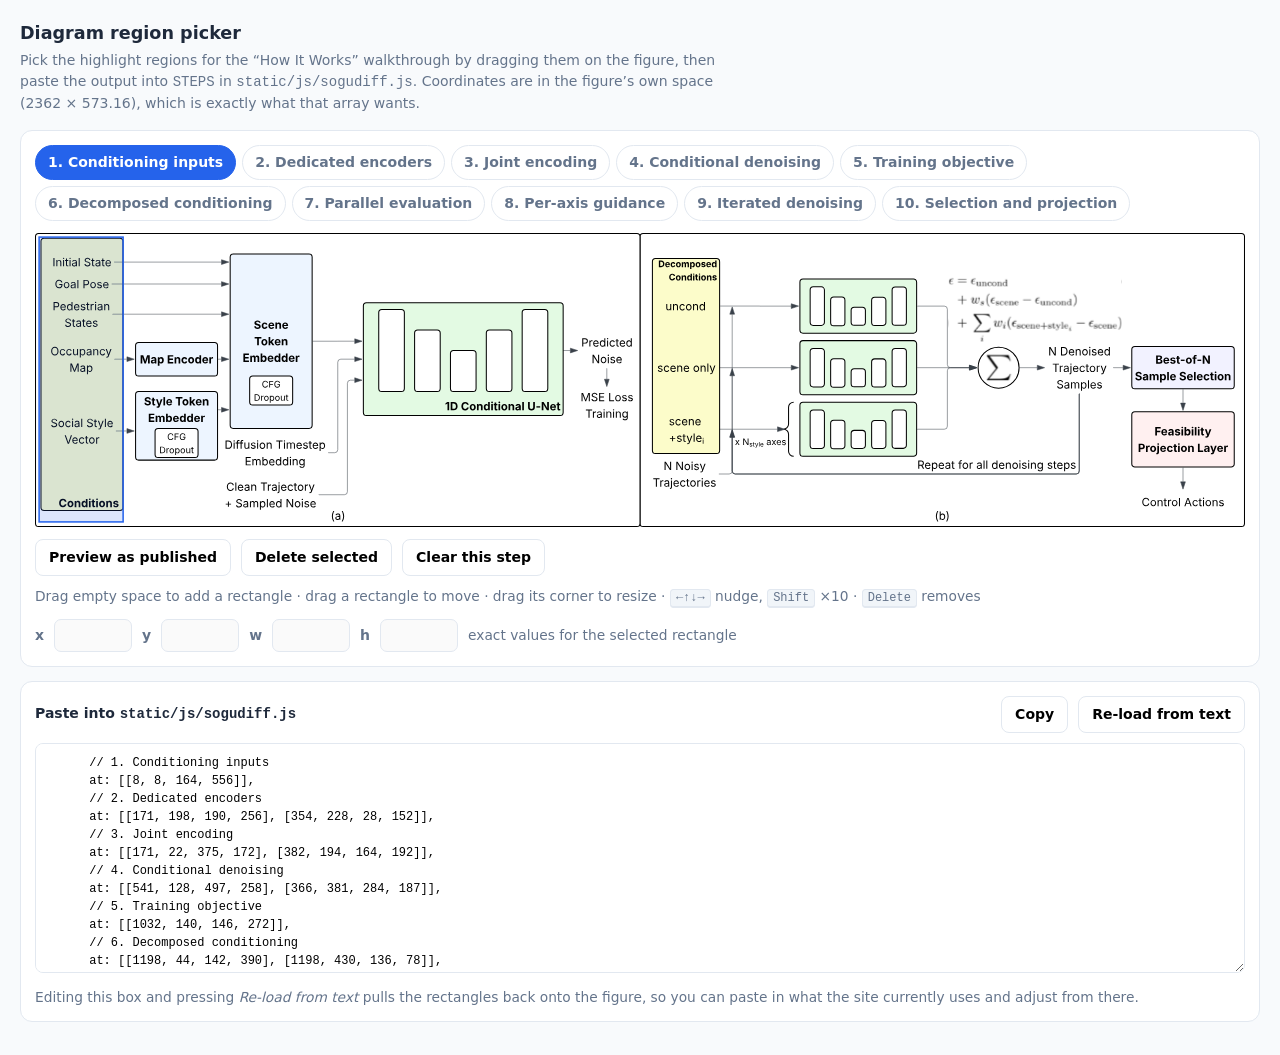
==== tools/region-picker.html @ 523361a7 "Add a region picker tool; size the arXiv mark to match its neighbours arXiv icon - The Academicons a" ====
<!DOCTYPE html>
<html lang="en">
<head>
<meta charset="utf-8">
<meta name="viewport" content="width=device-width, initial-scale=1">
<title>SoGuDiff — diagram region picker</title>
<style>
  :root { --ink:#1e293b; --mut:#64748b; --line:#e2e8f0; --acc:#2563eb; }
  * { box-sizing: border-box; }
  body { margin:0; padding:20px; font:14px/1.5 Inter, system-ui, sans-serif; color:var(--ink); background:#f8fafc; }
  h1 { font-size:1.1rem; margin:0 0 4px; }
  .sub { color:var(--mut); margin:0 0 16px; max-width:80ch; }
  .wrap { max-width:1500px; margin:0 auto; }
  .card { background:#fff; border:1px solid var(--line); border-radius:12px; padding:14px; margin-bottom:14px; }
  .steps { display:flex; flex-wrap:wrap; gap:6px; margin-bottom:12px; }
  .steps button { padding:6px 12px; border:1px solid var(--line); background:#fff; border-radius:999px;
                  font:inherit; font-weight:600; cursor:pointer; color:var(--mut); }
  .steps button.on { background:var(--acc); border-color:var(--acc); color:#fff; }
  .stage { position:relative; line-height:0; user-select:none; touch-action:none; }
  .stage img { width:100%; height:auto; display:block; }
  .stage svg { position:absolute; inset:0; width:100%; height:100%; }
  .hit { fill:rgba(37,99,235,.16); stroke:var(--acc); stroke-width:3; cursor:move; }
  .hit.sel { fill:rgba(37,99,235,.28); stroke:#dc2626; }
  .hnd { fill:#fff; stroke:#dc2626; stroke-width:2.5; cursor:nwse-resize; }
  .scrim { fill:#fff; }
  .bar { display:flex; flex-wrap:wrap; gap:10px; align-items:center; margin-top:12px; }
  .bar label { color:var(--mut); font-weight:600; }
  input[type=number] { width:78px; padding:5px 7px; border:1px solid var(--line); border-radius:7px; font:inherit; }
  button.act { padding:7px 13px; border:1px solid var(--line); background:#fff; border-radius:8px;
               font:inherit; font-weight:600; cursor:pointer; }
  button.act:hover { border-color:var(--acc); color:var(--acc); }
  textarea { width:100%; height:230px; font:12px/1.5 ui-monospace, Menlo, Consolas, monospace;
             border:1px solid var(--line); border-radius:8px; padding:10px; resize:vertical; }
  kbd { background:#f1f5f9; border:1px solid var(--line); border-bottom-width:2px; border-radius:4px;
        padding:1px 5px; font:12px ui-monospace, monospace; }
  .hint { color:var(--mut); font-size:.86rem; }
</style>
</head>
<body>
<div class="wrap">
  <h1>Diagram region picker</h1>
  <p class="sub">
    Pick the highlight regions for the “How It Works” walkthrough by dragging them on the figure,
    then paste the output into <code>STEPS</code> in <code>static/js/sogudiff.js</code>.
    Coordinates are in the figure’s own space (2362 &times; 573.16), which is exactly what that array wants.
  </p>

  <div class="card">
    <div class="steps" id="steps"></div>

    <div class="stage" id="stage">
      <img id="fig" src="../static/images/method_overview.svg" alt="">
      <svg id="ov" viewBox="0 0 2362 573.16" preserveAspectRatio="xMidYMid meet">
        <defs><mask id="mk"><rect x="0" y="0" width="2362" height="573.16" fill="#fff"/><g id="holes"></g></mask></defs>
        <rect id="scrim" class="scrim" x="0" y="0" width="2362" height="573.16" mask="url(#mk)" style="opacity:0"></rect>
        <g id="boxes"></g>
      </svg>
    </div>

    <div class="bar">
      <button class="act" id="preview">Preview as published</button>
      <button class="act" id="del">Delete selected</button>
      <button class="act" id="clear">Clear this step</button>
      <span class="hint">
        Drag empty space to add a rectangle · drag a rectangle to move · drag its corner to resize ·
        <kbd>←↑↓→</kbd> nudge, <kbd>Shift</kbd> ×10 · <kbd>Delete</kbd> removes
      </span>
    </div>

    <div class="bar">
      <label>x</label><input type="number" id="nx">
      <label>y</label><input type="number" id="ny">
      <label>w</label><input type="number" id="nw">
      <label>h</label><input type="number" id="nh">
      <span class="hint">exact values for the selected rectangle</span>
    </div>
  </div>

  <div class="card">
    <div class="bar" style="margin:0 0 10px">
      <strong style="flex:1">Paste into <code>static/js/sogudiff.js</code></strong>
      <button class="act" id="copy">Copy</button>
      <button class="act" id="load">Re-load from text</button>
    </div>
    <textarea id="out" spellcheck="false"></textarea>
    <p class="hint" style="margin:8px 0 0">
      Editing this box and pressing <em>Re-load from text</em> pulls the rectangles back onto the figure,
      so you can paste in what the site currently uses and adjust from there.
    </p>
  </div>
</div>

<script>
(function () {
  'use strict';
  var W = 2362, H = 573.16;

  // Titles are only labels for the picker; the real copy lives in sogudiff.js.
  var TITLES = ['Conditioning inputs','Dedicated encoders','Joint encoding','Conditional denoising',
                'Training objective','Decomposed conditioning','Parallel evaluation',
                'Per-axis guidance','Iterated denoising','Selection and projection'];

  // Starting point: whatever the site ships with today.
  var REG = [
    [[8,8,164,556]],
    [[171,198,190,256],[354,228,28,152]],
    [[171,22,375,172],[382,194,164,192]],
    [[541,128,497,258],[366,381,284,187]],
    [[1032,140,146,272]],
    [[1198,44,142,390],[1198,430,136,78]],
    [[1338,80,382,360]],
    [[1722,78,194,322],[1822,76,308,138]],
    [[1330,437,724,41],[2026,308,26,174]],
    [[1908,210,450,102],[2130,308,232,260]]
  ];

  var cur = 0, sel = -1, preview = false;
  var stage = document.getElementById('stage');
  var boxes = document.getElementById('boxes');
  var holes = document.getElementById('holes');
  var scrim = document.getElementById('scrim');
  var out   = document.getElementById('out');
  var NS = 'http://www.w3.org/2000/svg';

  function stepsBar() {
    var bar = document.getElementById('steps');
    bar.innerHTML = '';
    REG.forEach(function (_, i) {
      var b = document.createElement('button');
      b.textContent = (i + 1) + '. ' + TITLES[i];
      if (i === cur) b.className = 'on';
      b.onclick = function () { cur = i; sel = -1; draw(); };
      bar.appendChild(b);
    });
  }

  // Figure units per CSS pixel, from the rendered image box.
  function scale() { return stage.getBoundingClientRect().width / W; }
  function toFig(ev) {
    var r = stage.getBoundingClientRect(), s = scale();
    return { x: (ev.clientX - r.left) / s, y: (ev.clientY - r.top) / s };
  }
  var round = function (v) { return Math.round(v); };

  function draw() {
    stepsBar();
    boxes.innerHTML = '';
    holes.innerHTML = '';
    scrim.style.opacity = preview ? 0.86 : 0;

    REG[cur].forEach(function (r, i) {
      var h = document.createElementNS(NS, 'rect');
      h.setAttribute('x', r[0]); h.setAttribute('y', r[1]);
      h.setAttribute('width', r[2]); h.setAttribute('height', r[3]);
      h.setAttribute('rx', 12); h.setAttribute('fill', '#000');
      holes.appendChild(h);

      if (preview) return;
      var b = document.createElementNS(NS, 'rect');
      b.setAttribute('x', r[0]); b.setAttribute('y', r[1]);
      b.setAttribute('width', r[2]); b.setAttribute('height', r[3]);
      b.setAttribute('class', 'hit' + (i === sel ? ' sel' : ''));
      b.dataset.i = i;
      boxes.appendChild(b);

      if (i === sel) {
        var k = document.createElementNS(NS, 'rect');
        k.setAttribute('x', r[0] + r[2] - 9); k.setAttribute('y', r[1] + r[3] - 9);
        k.setAttribute('width', 18); k.setAttribute('height', 18);
        k.setAttribute('class', 'hnd'); k.dataset.h = i;
        boxes.appendChild(k);
      }
    });
    fields();
    emit();
  }

  function fields() {
    var r = REG[cur][sel];
    ['nx','ny','nw','nh'].forEach(function (id, n) {
      var el = document.getElementById(id);
      el.value = r ? r[n] : '';
      el.disabled = !r;
    });
  }

  function emit() {
    out.value = REG.map(function (rects, i) {
      var body = rects.map(function (r) { return '[' + r.map(round).join(', ') + ']'; }).join(', ');
      return '      // ' + (i + 1) + '. ' + TITLES[i] + '\n      at: [' + body + '],';
    }).join('\n');
  }

  // ---- pointer interaction -------------------------------------------------
  var mode = null, start = null, orig = null;

  stage.addEventListener('pointerdown', function (ev) {
    if (preview) return;
    ev.preventDefault();
    stage.setPointerCapture(ev.pointerId);
    var p = toFig(ev), t = ev.target;

    if (t.dataset && t.dataset.h !== undefined) {
      sel = +t.dataset.h; mode = 'resize';
    } else if (t.dataset && t.dataset.i !== undefined) {
      sel = +t.dataset.i; mode = 'move';
    } else {
      REG[cur].push([round(p.x), round(p.y), 1, 1]);
      sel = REG[cur].length - 1; mode = 'new';
    }
    start = p; orig = REG[cur][sel].slice();
    draw();
  });

  stage.addEventListener('pointermove', function (ev) {
    if (!mode) return;
    var p = toFig(ev), r = REG[cur][sel];
    var dx = p.x - start.x, dy = p.y - start.y;

    if (mode === 'move') {
      r[0] = round(orig[0] + dx); r[1] = round(orig[1] + dy);
    } else if (mode === 'resize') {
      r[2] = Math.max(4, round(orig[2] + dx)); r[3] = Math.max(4, round(orig[3] + dy));
    } else if (mode === 'new') {
      r[0] = round(Math.min(start.x, p.x)); r[1] = round(Math.min(start.y, p.y));
      r[2] = Math.max(4, round(Math.abs(dx))); r[3] = Math.max(4, round(Math.abs(dy)));
    }
    draw();
  });

  ['pointerup','pointercancel'].forEach(function (e) {
    stage.addEventListener(e, function () { mode = null; });
  });

  // ---- keyboard ------------------------------------------------------------
  document.addEventListener('keydown', function (ev) {
    if (/INPUT|TEXTAREA/.test(document.activeElement.tagName)) return;
    var r = REG[cur][sel];
    if (!r) return;
    var d = ev.shiftKey ? 10 : 1, k = ev.key, moved = true;
    if (k === 'ArrowLeft') r[0] -= d;
    else if (k === 'ArrowRight') r[0] += d;
    else if (k === 'ArrowUp') r[1] -= d;
    else if (k === 'ArrowDown') r[1] += d;
    else if (k === 'Delete' || k === 'Backspace') { REG[cur].splice(sel, 1); sel = -1; }
    else moved = false;
    if (moved || k === 'Delete' || k === 'Backspace') { ev.preventDefault(); draw(); }
  });

  ['nx','ny','nw','nh'].forEach(function (id, n) {
    document.getElementById(id).addEventListener('input', function () {
      var r = REG[cur][sel];
      if (!r) return;
      var v = parseInt(this.value, 10);
      if (!isNaN(v)) { r[n] = v; draw(); }
    });
  });

  document.getElementById('preview').onclick = function () {
    preview = !preview;
    this.textContent = preview ? 'Back to editing' : 'Preview as published';
    draw();
  };
  document.getElementById('del').onclick = function () {
    if (sel >= 0) { REG[cur].splice(sel, 1); sel = -1; draw(); }
  };
  document.getElementById('clear').onclick = function () { REG[cur] = []; sel = -1; draw(); };
  document.getElementById('copy').onclick = function () {
    out.select();
    try { document.execCommand('copy'); this.textContent = 'Copied'; } catch (e) { this.textContent = 'Press Ctrl+C'; }
    var b = this;
    setTimeout(function () { b.textContent = 'Copy'; }, 1500);
  };
  document.getElementById('load').onclick = function () {
    // Pull every [x, y, w, h] group back out of the text, one line per step.
    var lines = out.value.split('\n').filter(function (l) { return l.indexOf('at:') !== -1; });
    var next = lines.map(function (l) {
      return (l.match(/\[\s*-?\d+\s*,\s*-?\d+\s*,\s*-?\d+\s*,\s*-?\d+\s*\]/g) || [])
        .map(function (m) { return JSON.parse(m.replace(/\s+/g, '')); });
    });
    if (next.length !== REG.length) { alert('Expected ' + REG.length + ' lines containing "at:", found ' + next.length); return; }
    REG = next; sel = -1; draw();
  };

  window.addEventListener('resize', draw);
  document.getElementById('fig').addEventListener('load', draw);
  draw();
})();
</script>
</body>
</html>
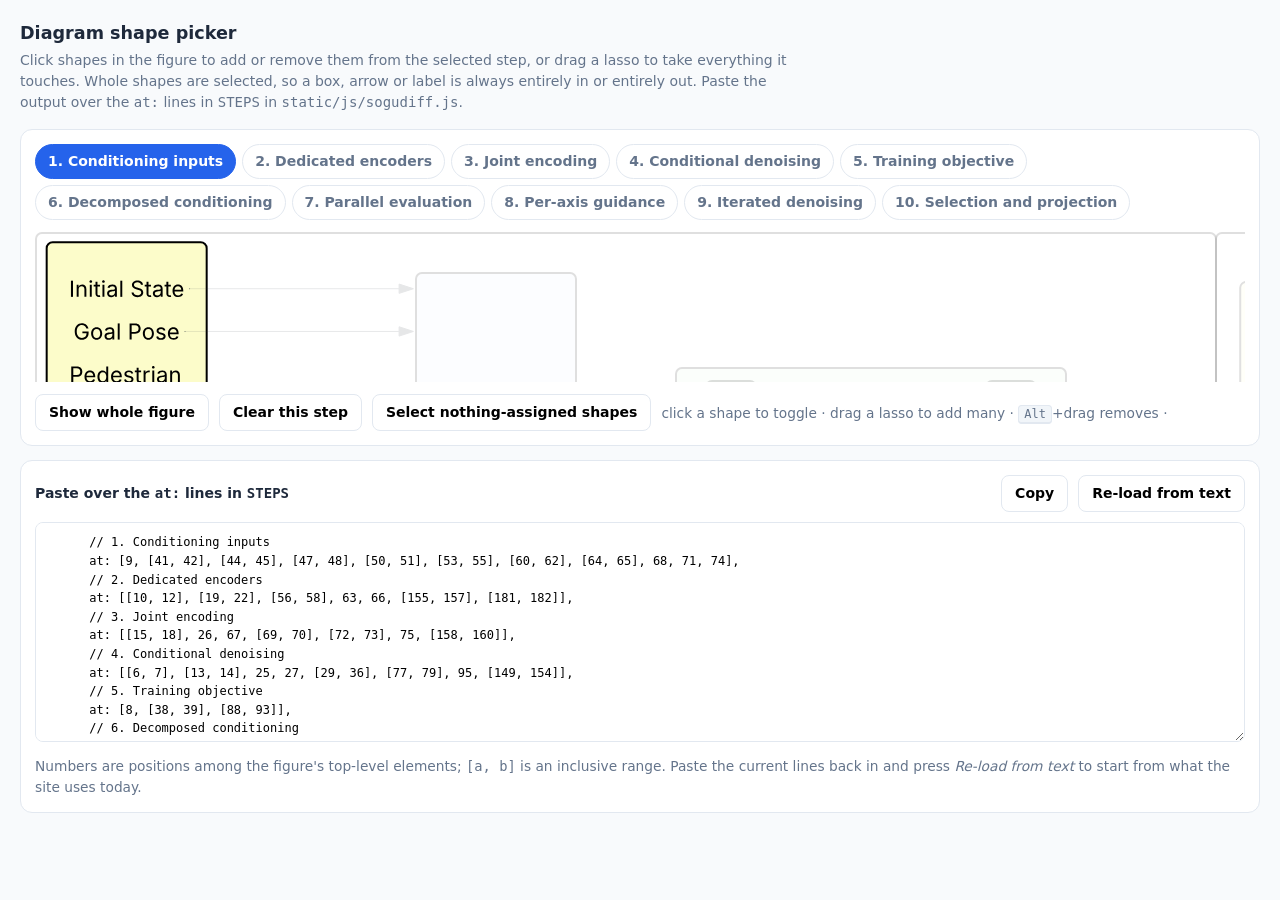
==== commit 93cdd573: "Highlight actual shapes in the diagram, not rectangles Rectangles were the wrong primitive. They hav" ====
--- a/tools/region-picker.html
+++ b/tools/region-picker.html
@@ -3,89 +3,81 @@
 <head>
 <meta charset="utf-8">
 <meta name="viewport" content="width=device-width, initial-scale=1">
-<title>SoGuDiff — diagram region picker</title>
+<title>SoGuDiff — diagram shape picker</title>
 <style>
   :root { --ink:#1e293b; --mut:#64748b; --line:#e2e8f0; --acc:#2563eb; }
-  * { box-sizing: border-box; }
+  * { box-sizing:border-box; }
   body { margin:0; padding:20px; font:14px/1.5 Inter, system-ui, sans-serif; color:var(--ink); background:#f8fafc; }
   h1 { font-size:1.1rem; margin:0 0 4px; }
-  .sub { color:var(--mut); margin:0 0 16px; max-width:80ch; }
+  .sub { color:var(--mut); margin:0 0 16px; max-width:88ch; }
   .wrap { max-width:1500px; margin:0 auto; }
   .card { background:#fff; border:1px solid var(--line); border-radius:12px; padding:14px; margin-bottom:14px; }
   .steps { display:flex; flex-wrap:wrap; gap:6px; margin-bottom:12px; }
   .steps button { padding:6px 12px; border:1px solid var(--line); background:#fff; border-radius:999px;
                   font:inherit; font-weight:600; cursor:pointer; color:var(--mut); }
   .steps button.on { background:var(--acc); border-color:var(--acc); color:#fff; }
-  .stage { position:relative; line-height:0; user-select:none; touch-action:none; }
-  .stage img { width:100%; height:auto; display:block; }
-  .stage svg { position:absolute; inset:0; width:100%; height:100%; }
-  .hit { fill:rgba(37,99,235,.16); stroke:var(--acc); stroke-width:3; cursor:move; }
-  .hit.sel { fill:rgba(37,99,235,.28); stroke:#dc2626; }
-  .hnd { fill:#fff; stroke:#dc2626; stroke-width:2.5; cursor:nwse-resize; }
-  .scrim { fill:#fff; }
+  .stage { position:relative; line-height:0; user-select:none; touch-action:none; cursor:crosshair; }
+  .stage svg { width:100%; height:auto; display:block; }
+  .stage .dg-el { transition:opacity .12s; }
+  .dim .dg-el { opacity:.12; }
+  .dim .dg-el.on { opacity:1; }
+  .dg-el.hov { outline:none; }
+  .lasso { position:absolute; border:2px dashed var(--acc); background:rgba(37,99,235,.10); pointer-events:none; }
   .bar { display:flex; flex-wrap:wrap; gap:10px; align-items:center; margin-top:12px; }
-  .bar label { color:var(--mut); font-weight:600; }
-  input[type=number] { width:78px; padding:5px 7px; border:1px solid var(--line); border-radius:7px; font:inherit; }
   button.act { padding:7px 13px; border:1px solid var(--line); background:#fff; border-radius:8px;
                font:inherit; font-weight:600; cursor:pointer; }
   button.act:hover { border-color:var(--acc); color:var(--acc); }
-  textarea { width:100%; height:230px; font:12px/1.5 ui-monospace, Menlo, Consolas, monospace;
+  textarea { width:100%; height:220px; font:12px/1.55 ui-monospace, Menlo, Consolas, monospace;
              border:1px solid var(--line); border-radius:8px; padding:10px; resize:vertical; }
   kbd { background:#f1f5f9; border:1px solid var(--line); border-bottom-width:2px; border-radius:4px;
         padding:1px 5px; font:12px ui-monospace, monospace; }
   .hint { color:var(--mut); font-size:.86rem; }
+  .warn { background:#fffbeb; border:1px dashed #f59e0b; color:#92400e; padding:10px 12px;
+          border-radius:8px; margin-bottom:14px; }
+  .count { font-weight:700; color:var(--acc); }
 </style>
 </head>
 <body>
 <div class="wrap">
-  <h1>Diagram region picker</h1>
+  <h1>Diagram shape picker</h1>
   <p class="sub">
-    Pick the highlight regions for the “How It Works” walkthrough by dragging them on the figure,
-    then paste the output into <code>STEPS</code> in <code>static/js/sogudiff.js</code>.
-    Coordinates are in the figure’s own space (2362 &times; 573.16), which is exactly what that array wants.
+    Click shapes in the figure to add or remove them from the selected step, or drag a lasso to
+    take everything it touches. Whole shapes are selected, so a box, arrow or label is always
+    entirely in or entirely out. Paste the output over the <code>at:</code> lines in
+    <code>STEPS</code> in <code>static/js/sogudiff.js</code>.
   </p>
+
+  <div class="warn" id="warn" hidden>
+    Could not load the figure. Open this page through the local server
+    (<code>python3 -m http.server 8000</code>, then
+    <code>localhost:8000/tools/region-picker.html</code>) rather than from the file system.
+  </div>
 
   <div class="card">
     <div class="steps" id="steps"></div>
-
-    <div class="stage" id="stage">
-      <img id="fig" src="../static/images/method_overview.svg" alt="">
-      <svg id="ov" viewBox="0 0 2362 573.16" preserveAspectRatio="xMidYMid meet">
-        <defs><mask id="mk"><rect x="0" y="0" width="2362" height="573.16" fill="#fff"/><g id="holes"></g></mask></defs>
-        <rect id="scrim" class="scrim" x="0" y="0" width="2362" height="573.16" mask="url(#mk)" style="opacity:0"></rect>
-        <g id="boxes"></g>
-      </svg>
-    </div>
-
+    <div class="stage dim" id="stage"></div>
     <div class="bar">
-      <button class="act" id="preview">Preview as published</button>
-      <button class="act" id="del">Delete selected</button>
+      <button class="act" id="dim">Show whole figure</button>
       <button class="act" id="clear">Clear this step</button>
+      <button class="act" id="unassigned">Select nothing-assigned shapes</button>
       <span class="hint">
-        Drag empty space to add a rectangle · drag a rectangle to move · drag its corner to resize ·
-        <kbd>←↑↓→</kbd> nudge, <kbd>Shift</kbd> ×10 · <kbd>Delete</kbd> removes
+        click a shape to toggle · drag a lasso to add many ·
+        <kbd>Alt</kbd>+drag removes · <span class="count" id="n"></span>
       </span>
     </div>
-
-    <div class="bar">
-      <label>x</label><input type="number" id="nx">
-      <label>y</label><input type="number" id="ny">
-      <label>w</label><input type="number" id="nw">
-      <label>h</label><input type="number" id="nh">
-      <span class="hint">exact values for the selected rectangle</span>
-    </div>
   </div>
 
   <div class="card">
     <div class="bar" style="margin:0 0 10px">
-      <strong style="flex:1">Paste into <code>static/js/sogudiff.js</code></strong>
+      <strong style="flex:1">Paste over the <code>at:</code> lines in <code>STEPS</code></strong>
       <button class="act" id="copy">Copy</button>
       <button class="act" id="load">Re-load from text</button>
     </div>
     <textarea id="out" spellcheck="false"></textarea>
     <p class="hint" style="margin:8px 0 0">
-      Editing this box and pressing <em>Re-load from text</em> pulls the rectangles back onto the figure,
-      so you can paste in what the site currently uses and adjust from there.
+      Numbers are positions among the figure's top-level elements; <code>[a, b]</code> is an
+      inclusive range. Paste the current lines back in and press <em>Re-load from text</em> to
+      start from what the site uses today.
     </p>
   </div>
 </div>
@@ -93,198 +85,177 @@
 <script>
 (function () {
   'use strict';
-  var W = 2362, H = 573.16;
-
-  // Titles are only labels for the picker; the real copy lives in sogudiff.js.
   var TITLES = ['Conditioning inputs','Dedicated encoders','Joint encoding','Conditional denoising',
                 'Training objective','Decomposed conditioning','Parallel evaluation',
                 'Per-axis guidance','Iterated denoising','Selection and projection'];
 
-  // Starting point: whatever the site ships with today.
-  var REG = [
-    [[8,8,164,556]],
-    [[171,198,190,256],[354,228,28,152]],
-    [[171,22,375,172],[382,194,164,192]],
-    [[541,128,497,258],[366,381,284,187]],
-    [[1032,140,146,272]],
-    [[1198,44,142,390],[1198,430,136,78]],
-    [[1338,80,382,360]],
-    [[1722,78,194,322],[1822,76,308,138]],
-    [[1330,437,724,41],[2026,308,26,174]],
-    [[1908,210,450,102],[2130,308,232,260]]
+  var SEED = [
+    [9, [41, 42], [44, 45], [47, 48], [50, 51], [53, 55], [60, 62], [64, 65], 68, 71, 74],
+    [[10, 12], [19, 22], [56, 58], 63, 66, [155, 157], [181, 182]],
+    [[15, 18], 26, 67, [69, 70], [72, 73], 75, [158, 160]],
+    [[6, 7], [13, 14], 25, 27, [29, 36], [77, 79], 95, [149, 154]],
+    [8, [38, 39], [88, 93]],
+    [86, 100, 167, 169, 171, 173, 175, 177, 180],
+    [4, [80, 81], [83, 85], [98, 99], 109, [120, 121], 126, [162, 164], 176, 178, [185, 188]],
+    [[101, 106], [110, 112], [165, 166], 189],
+    [[2, 3], [107, 108], [118, 119], 125, 127, 184],
+    [[114, 117], [122, 124], [128, 131], [133, 147]]
   ];
 
-  var cur = 0, sel = -1, preview = false;
-  var stage = document.getElementById('stage');
-  var boxes = document.getElementById('boxes');
-  var holes = document.getElementById('holes');
-  var scrim = document.getElementById('scrim');
-  var out   = document.getElementById('out');
-  var NS = 'http://www.w3.org/2000/svg';
+  function expand(list) {
+    var out = [];
+    list.forEach(function (v) {
+      if (typeof v === 'number') { out.push(v); return; }
+      for (var n = v[0]; n <= v[1]; n++) out.push(n);
+    });
+    return out;
+  }
+  function ranges(xs) {
+    xs = xs.slice().sort(function (a, b) { return a - b; });
+    var out = [], i = 0;
+    while (i < xs.length) {
+      var j = i;
+      while (j + 1 < xs.length && xs[j + 1] === xs[j] + 1) j++;
+      out.push(i === j ? String(xs[i]) : '[' + xs[i] + ', ' + xs[j] + ']');
+      i = j + 1;
+    }
+    return '[' + out.join(', ') + ']';
+  }
+
+  var SEL = SEED.map(function (l) {
+    var s = {}; expand(l).forEach(function (n) { s[n] = true; }); return s;
+  });
+
+  var cur = 0, els = {}, stage = document.getElementById('stage'), out = document.getElementById('out');
+
+  fetch('../static/images/method_overview.svg')
+    .then(function (r) { return r.ok ? r.text() : Promise.reject(r.status); })
+    .then(function (text) {
+      var doc = new DOMParser().parseFromString(text, 'image/svg+xml');
+      var svg = doc.documentElement;
+      svg.removeAttribute('width'); svg.removeAttribute('height');
+      stage.appendChild(document.importNode(svg, true));
+      var root = stage.querySelector('svg > g');
+      Array.prototype.forEach.call(root.children, function (el, i) {
+        if (i === 0 || el.nodeName.toLowerCase() === 'defs') return;
+        el.setAttribute('data-e', i);
+        el.classList.add('dg-el');
+        el.style.pointerEvents = 'all';
+        els[i] = el;
+      });
+      draw();
+    })
+    .catch(function () { document.getElementById('warn').hidden = false; });
 
   function stepsBar() {
     var bar = document.getElementById('steps');
     bar.innerHTML = '';
-    REG.forEach(function (_, i) {
+    SEL.forEach(function (_, i) {
       var b = document.createElement('button');
       b.textContent = (i + 1) + '. ' + TITLES[i];
       if (i === cur) b.className = 'on';
-      b.onclick = function () { cur = i; sel = -1; draw(); };
+      b.onclick = function () { cur = i; draw(); };
       bar.appendChild(b);
     });
   }
-
-  // Figure units per CSS pixel, from the rendered image box.
-  function scale() { return stage.getBoundingClientRect().width / W; }
-  function toFig(ev) {
-    var r = stage.getBoundingClientRect(), s = scale();
-    return { x: (ev.clientX - r.left) / s, y: (ev.clientY - r.top) / s };
-  }
-  var round = function (v) { return Math.round(v); };
 
   function draw() {
     stepsBar();
-    boxes.innerHTML = '';
-    holes.innerHTML = '';
-    scrim.style.opacity = preview ? 0.86 : 0;
-
-    REG[cur].forEach(function (r, i) {
-      var h = document.createElementNS(NS, 'rect');
-      h.setAttribute('x', r[0]); h.setAttribute('y', r[1]);
-      h.setAttribute('width', r[2]); h.setAttribute('height', r[3]);
-      h.setAttribute('rx', 12); h.setAttribute('fill', '#000');
-      holes.appendChild(h);
-
-      if (preview) return;
-      var b = document.createElementNS(NS, 'rect');
-      b.setAttribute('x', r[0]); b.setAttribute('y', r[1]);
-      b.setAttribute('width', r[2]); b.setAttribute('height', r[3]);
-      b.setAttribute('class', 'hit' + (i === sel ? ' sel' : ''));
-      b.dataset.i = i;
-      boxes.appendChild(b);
-
-      if (i === sel) {
-        var k = document.createElementNS(NS, 'rect');
-        k.setAttribute('x', r[0] + r[2] - 9); k.setAttribute('y', r[1] + r[3] - 9);
-        k.setAttribute('width', 18); k.setAttribute('height', 18);
-        k.setAttribute('class', 'hnd'); k.dataset.h = i;
-        boxes.appendChild(k);
+    Object.keys(els).forEach(function (n) {
+      els[n].classList.toggle('on', !!SEL[cur][n]);
+    });
+    var n = Object.keys(SEL[cur]).length;
+    document.getElementById('n').textContent = n + ' shape' + (n === 1 ? '' : 's') + ' in this step';
+    out.value = SEL.map(function (s, i) {
+      var list = Object.keys(s).map(Number);
+      return '      // ' + (i + 1) + '. ' + TITLES[i] + '\n      at: ' + ranges(list) + ',';
+    }).join('\n');
+  }
+
+  // ---- click to toggle -----------------------------------------------------
+  stage.addEventListener('click', function (ev) {
+    if (dragged) { dragged = false; return; }
+    var el = ev.target.closest ? ev.target.closest('[data-e]') : null;
+    if (!el) return;
+    var i = el.getAttribute('data-e');
+    if (SEL[cur][i]) delete SEL[cur][i]; else SEL[cur][i] = true;
+    draw();
+  });
+
+  // ---- lasso ---------------------------------------------------------------
+  var box = null, sx = 0, sy = 0, dragged = false, removing = false;
+
+  stage.addEventListener('pointerdown', function (ev) {
+    if (ev.button !== 0) return;
+    sx = ev.clientX; sy = ev.clientY; dragged = false; removing = ev.altKey;
+    box = document.createElement('div');
+    box.className = 'lasso';
+    stage.appendChild(box);
+    stage.setPointerCapture(ev.pointerId);
+  });
+
+  stage.addEventListener('pointermove', function (ev) {
+    if (!box) return;
+    var dx = Math.abs(ev.clientX - sx), dy = Math.abs(ev.clientY - sy);
+    if (dx + dy > 4) dragged = true;
+    var r = stage.getBoundingClientRect();
+    box.style.left   = (Math.min(sx, ev.clientX) - r.left) + 'px';
+    box.style.top    = (Math.min(sy, ev.clientY) - r.top) + 'px';
+    box.style.width  = dx + 'px';
+    box.style.height = dy + 'px';
+  });
+
+  ['pointerup','pointercancel'].forEach(function (e) {
+    stage.addEventListener(e, function (ev) {
+      if (!box) return;
+      if (dragged) {
+        // Anything whose rendered box meets the lasso counts as touched.
+        var L = { l: Math.min(sx, ev.clientX), r: Math.max(sx, ev.clientX),
+                  t: Math.min(sy, ev.clientY), b: Math.max(sy, ev.clientY) };
+        Object.keys(els).forEach(function (n) {
+          var b = els[n].getBoundingClientRect();
+          if (b.width === 0 && b.height === 0) return;
+          var hit = b.left <= L.r && b.right >= L.l && b.top <= L.b && b.bottom >= L.t;
+          if (!hit) return;
+          if (removing) delete SEL[cur][n]; else SEL[cur][n] = true;
+        });
+        draw();
       }
-    });
-    fields();
-    emit();
-  }
-
-  function fields() {
-    var r = REG[cur][sel];
-    ['nx','ny','nw','nh'].forEach(function (id, n) {
-      var el = document.getElementById(id);
-      el.value = r ? r[n] : '';
-      el.disabled = !r;
-    });
-  }
-
-  function emit() {
-    out.value = REG.map(function (rects, i) {
-      var body = rects.map(function (r) { return '[' + r.map(round).join(', ') + ']'; }).join(', ');
-      return '      // ' + (i + 1) + '. ' + TITLES[i] + '\n      at: [' + body + '],';
-    }).join('\n');
-  }
-
-  // ---- pointer interaction -------------------------------------------------
-  var mode = null, start = null, orig = null;
-
-  stage.addEventListener('pointerdown', function (ev) {
-    if (preview) return;
-    ev.preventDefault();
-    stage.setPointerCapture(ev.pointerId);
-    var p = toFig(ev), t = ev.target;
-
-    if (t.dataset && t.dataset.h !== undefined) {
-      sel = +t.dataset.h; mode = 'resize';
-    } else if (t.dataset && t.dataset.i !== undefined) {
-      sel = +t.dataset.i; mode = 'move';
-    } else {
-      REG[cur].push([round(p.x), round(p.y), 1, 1]);
-      sel = REG[cur].length - 1; mode = 'new';
-    }
-    start = p; orig = REG[cur][sel].slice();
+      box.remove(); box = null;
+    });
+  });
+
+  document.getElementById('dim').onclick = function () {
+    stage.classList.toggle('dim');
+    this.textContent = stage.classList.contains('dim') ? 'Show whole figure' : 'Dim unselected';
+  };
+  document.getElementById('clear').onclick = function () { SEL[cur] = {}; draw(); };
+  document.getElementById('unassigned').onclick = function () {
+    var used = {};
+    SEL.forEach(function (s) { Object.keys(s).forEach(function (n) { used[n] = true; }); });
+    Object.keys(els).forEach(function (n) { if (!used[n]) SEL[cur][n] = true; });
     draw();
-  });
-
-  stage.addEventListener('pointermove', function (ev) {
-    if (!mode) return;
-    var p = toFig(ev), r = REG[cur][sel];
-    var dx = p.x - start.x, dy = p.y - start.y;
-
-    if (mode === 'move') {
-      r[0] = round(orig[0] + dx); r[1] = round(orig[1] + dy);
-    } else if (mode === 'resize') {
-      r[2] = Math.max(4, round(orig[2] + dx)); r[3] = Math.max(4, round(orig[3] + dy));
-    } else if (mode === 'new') {
-      r[0] = round(Math.min(start.x, p.x)); r[1] = round(Math.min(start.y, p.y));
-      r[2] = Math.max(4, round(Math.abs(dx))); r[3] = Math.max(4, round(Math.abs(dy)));
-    }
-    draw();
-  });
-
-  ['pointerup','pointercancel'].forEach(function (e) {
-    stage.addEventListener(e, function () { mode = null; });
-  });
-
-  // ---- keyboard ------------------------------------------------------------
-  document.addEventListener('keydown', function (ev) {
-    if (/INPUT|TEXTAREA/.test(document.activeElement.tagName)) return;
-    var r = REG[cur][sel];
-    if (!r) return;
-    var d = ev.shiftKey ? 10 : 1, k = ev.key, moved = true;
-    if (k === 'ArrowLeft') r[0] -= d;
-    else if (k === 'ArrowRight') r[0] += d;
-    else if (k === 'ArrowUp') r[1] -= d;
-    else if (k === 'ArrowDown') r[1] += d;
-    else if (k === 'Delete' || k === 'Backspace') { REG[cur].splice(sel, 1); sel = -1; }
-    else moved = false;
-    if (moved || k === 'Delete' || k === 'Backspace') { ev.preventDefault(); draw(); }
-  });
-
-  ['nx','ny','nw','nh'].forEach(function (id, n) {
-    document.getElementById(id).addEventListener('input', function () {
-      var r = REG[cur][sel];
-      if (!r) return;
-      var v = parseInt(this.value, 10);
-      if (!isNaN(v)) { r[n] = v; draw(); }
-    });
-  });
-
-  document.getElementById('preview').onclick = function () {
-    preview = !preview;
-    this.textContent = preview ? 'Back to editing' : 'Preview as published';
-    draw();
-  };
-  document.getElementById('del').onclick = function () {
-    if (sel >= 0) { REG[cur].splice(sel, 1); sel = -1; draw(); }
-  };
-  document.getElementById('clear').onclick = function () { REG[cur] = []; sel = -1; draw(); };
+  };
   document.getElementById('copy').onclick = function () {
     out.select();
-    try { document.execCommand('copy'); this.textContent = 'Copied'; } catch (e) { this.textContent = 'Press Ctrl+C'; }
-    var b = this;
-    setTimeout(function () { b.textContent = 'Copy'; }, 1500);
+    try { document.execCommand('copy'); this.textContent = 'Copied'; }
+    catch (e) { this.textContent = 'Press Ctrl+C'; }
+    var b = this; setTimeout(function () { b.textContent = 'Copy'; }, 1500);
   };
   document.getElementById('load').onclick = function () {
-    // Pull every [x, y, w, h] group back out of the text, one line per step.
     var lines = out.value.split('\n').filter(function (l) { return l.indexOf('at:') !== -1; });
-    var next = lines.map(function (l) {
-      return (l.match(/\[\s*-?\d+\s*,\s*-?\d+\s*,\s*-?\d+\s*,\s*-?\d+\s*\]/g) || [])
-        .map(function (m) { return JSON.parse(m.replace(/\s+/g, '')); });
-    });
-    if (next.length !== REG.length) { alert('Expected ' + REG.length + ' lines containing "at:", found ' + next.length); return; }
-    REG = next; sel = -1; draw();
-  };
-
-  window.addEventListener('resize', draw);
-  document.getElementById('fig').addEventListener('load', draw);
-  draw();
+    if (lines.length !== SEL.length) {
+      alert('Expected ' + SEL.length + ' lines containing "at:", found ' + lines.length); return;
+    }
+    SEL = lines.map(function (l) {
+      var body = l.slice(l.indexOf('at:') + 3).trim().replace(/,\s*$/, '');
+      var s = {};
+      try { expand(JSON.parse(body)).forEach(function (n) { s[n] = true; }); }
+      catch (e) { alert('Could not parse: ' + body); }
+      return s;
+    });
+    draw();
+  };
 })();
 </script>
 </body>
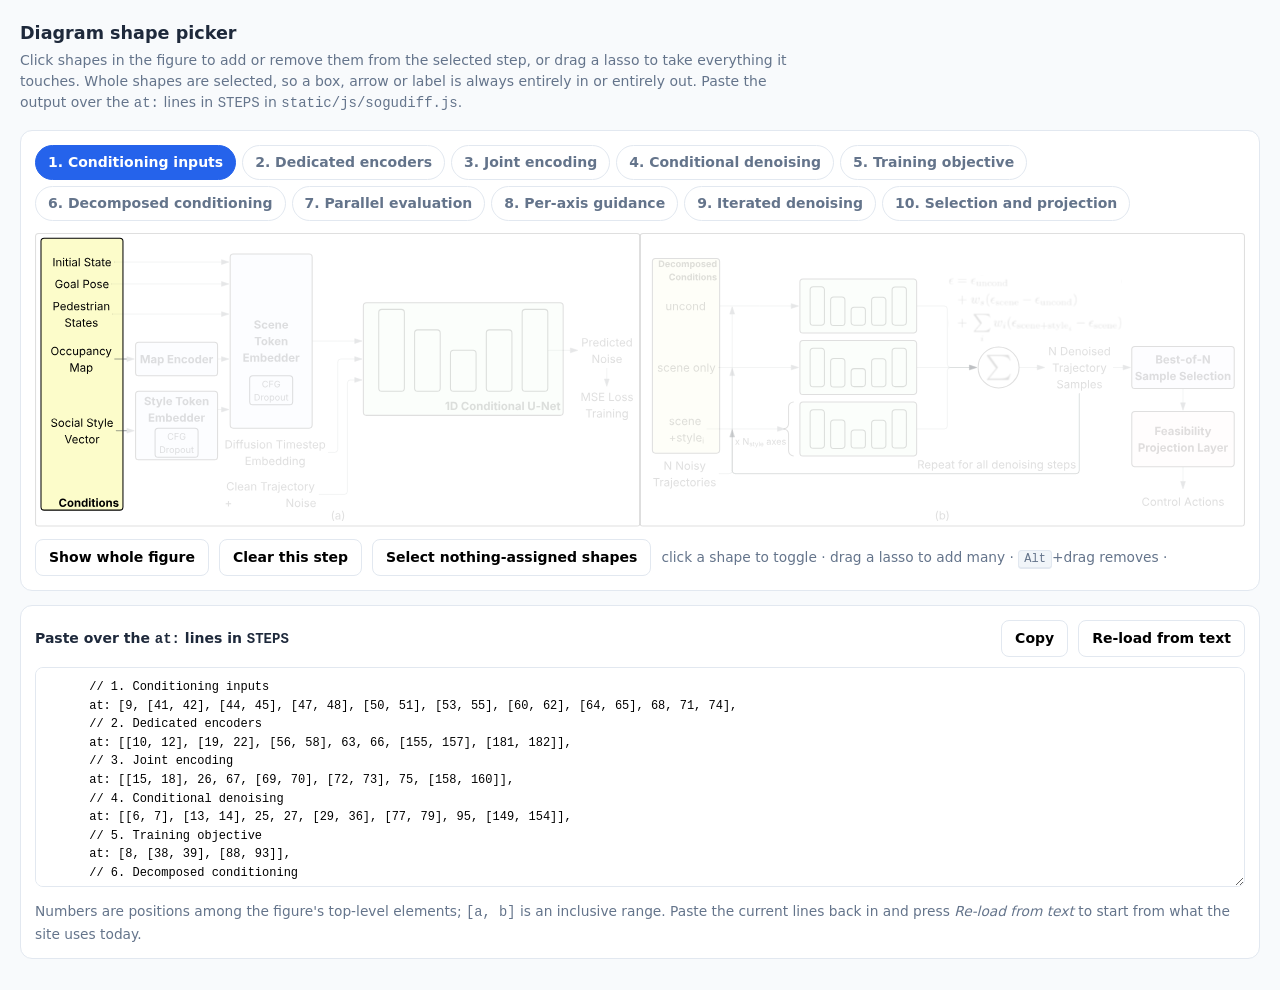
==== commit 8b1fe7be: "Fix the inlined figure drawing at raw size and overflowing The Lucidchart export carries width="2362" ====
--- a/tools/region-picker.html
+++ b/tools/region-picker.html
@@ -133,6 +133,15 @@
     .then(function (text) {
       var doc = new DOMParser().parseFromString(text, 'image/svg+xml');
       var svg = doc.documentElement;
+      // Lucid exports have width/height but no viewBox; inline that means no
+      // mapping to the box it is given, so give it one before stripping them.
+      if (!svg.getAttribute('viewBox')) {
+        var vw = parseFloat(svg.getAttribute('width')), vh = parseFloat(svg.getAttribute('height'));
+        if (isFinite(vw) && isFinite(vh) && vw > 0 && vh > 0) {
+          svg.setAttribute('viewBox', '0 0 ' + vw + ' ' + vh);
+        }
+      }
+      svg.setAttribute('preserveAspectRatio', 'xMidYMid meet');
       svg.removeAttribute('width'); svg.removeAttribute('height');
       stage.appendChild(document.importNode(svg, true));
       var root = stage.querySelector('svg > g');
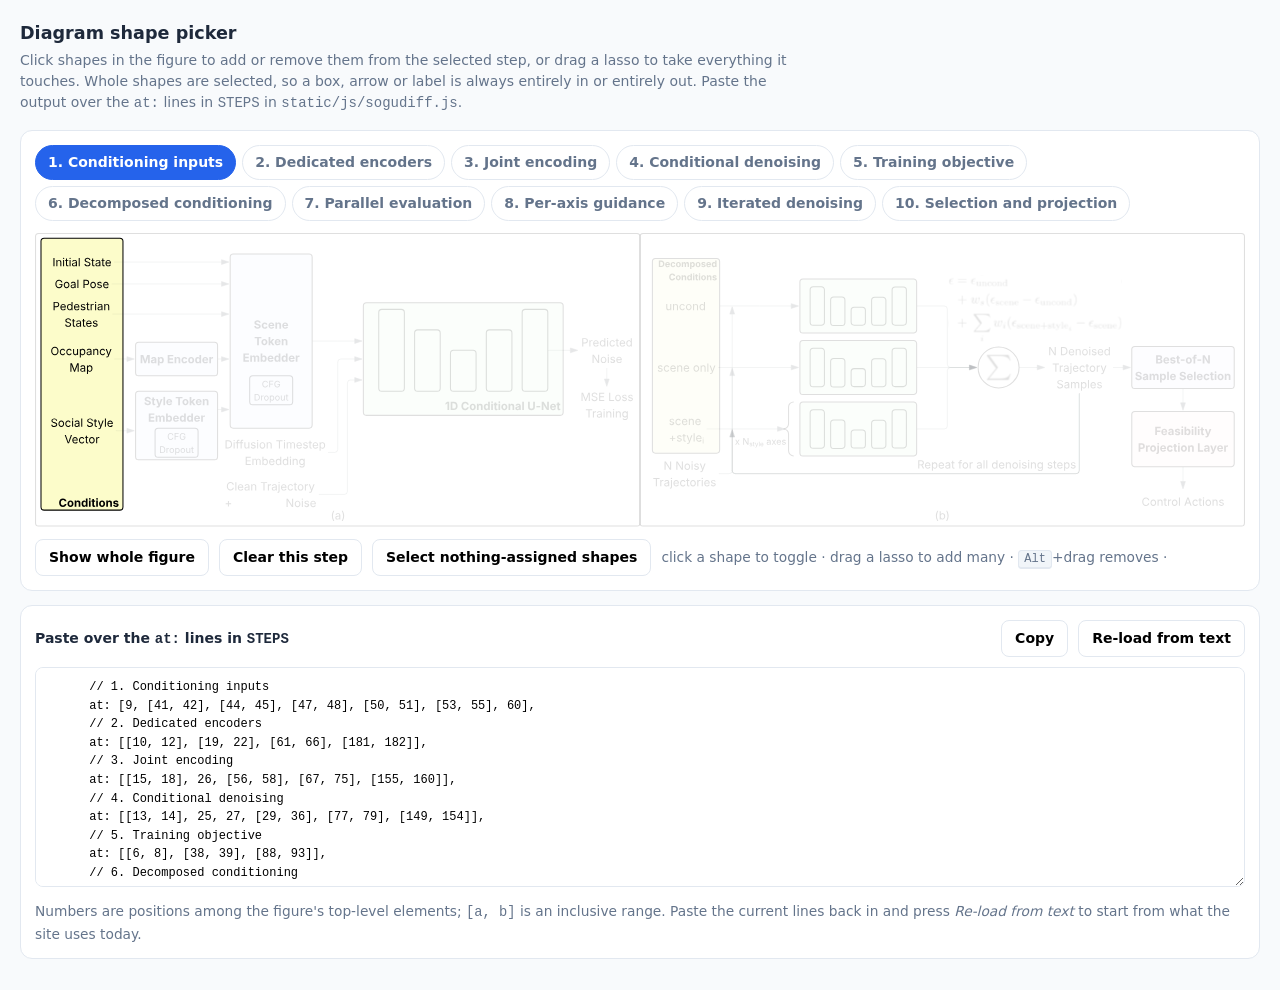
==== commit 9371fd7f: "Reassign diagram shapes so each step owns the right connectors Panel A - The arrows from Conditions " ====
--- a/tools/region-picker.html
+++ b/tools/region-picker.html
@@ -90,17 +90,18 @@
                 'Per-axis guidance','Iterated denoising','Selection and projection'];
 
   var SEED = [
-    [9, [41, 42], [44, 45], [47, 48], [50, 51], [53, 55], [60, 62], [64, 65], 68, 71, 74],
-    [[10, 12], [19, 22], [56, 58], 63, 66, [155, 157], [181, 182]],
-    [[15, 18], 26, 67, [69, 70], [72, 73], 75, [158, 160]],
-    [[6, 7], [13, 14], 25, 27, [29, 36], [77, 79], 95, [149, 154]],
-    [8, [38, 39], [88, 93]],
-    [86, 100, 167, 169, 171, 173, 175, 177, 180],
-    [4, [80, 81], [83, 85], [98, 99], 109, [120, 121], 126, [162, 164], 176, 178, [185, 188]],
-    [[101, 106], [110, 112], [165, 166], 189],
-    [[2, 3], [107, 108], [118, 119], 125, 127, 184],
-    [[114, 117], [122, 124], [128, 131], [133, 147]]
+    [9, [41, 42], [44, 45], [47, 48], [50, 51], [53, 55], 60],
+    [[10, 12], [19, 22], [61, 66], [181, 182]],
+    [[15, 18], 26, [56, 58], [67, 75], [155, 160]],
+    [[13, 14], 25, 27, [29, 36], [77, 79], [149, 154]],
+    [[6, 8], [38, 39], [88, 93]],
+    [167, 169, 171, 173, 175, 180],
+    [[80, 81], [83, 86], [98, 100], 121, [125, 127], [162, 164], [176, 178], [185, 188]],
+    [[101, 106], [110, 112], [114, 117], [122, 124], [165, 166], 189],
+    [[2, 4], [107, 109], [114, 120], 125, 127, 184],
+    [[128, 131], [133, 147]]
   ];
+
 
   function expand(list) {
     var out = [];
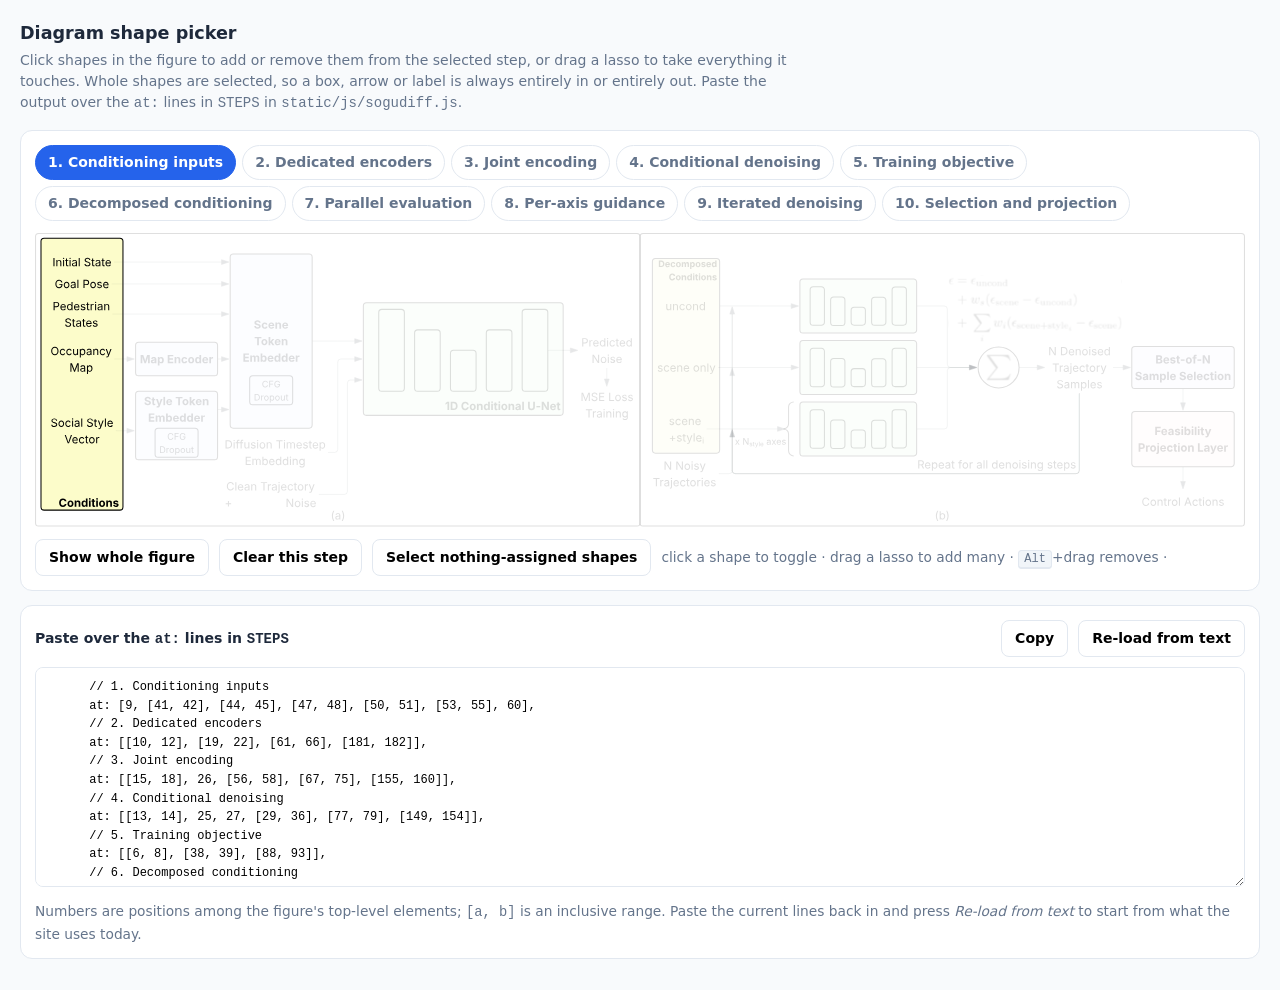
==== commit 3c5b0fb8: "Give the nets' input riser its own element so step 7 excludes the loop The figure draws each of the " ====
--- a/tools/region-picker.html
+++ b/tools/region-picker.html
@@ -96,11 +96,13 @@
     [[13, 14], 25, 27, [29, 36], [77, 79], [149, 154]],
     [[6, 8], [38, 39], [88, 93]],
     [167, 169, 171, 173, 175, 180],
-    [[80, 81], [83, 86], [98, 100], 121, [125, 127], [162, 164], [176, 178], [185, 188]],
+    [4, [80, 81], [83, 86], [98, 100], [120, 121], [125, 127], [162, 164], [176, 178], [185, 188], 191],
     [[101, 106], [110, 112], [114, 117], [122, 124], [165, 166], 189],
-    [[2, 4], [107, 109], [114, 120], 125, 127, 184],
+    [[2, 4], [107, 109], [114, 120], 184],
     [[128, 131], [133, 147]]
   ];
+
+
 
 
   function expand(list) {
